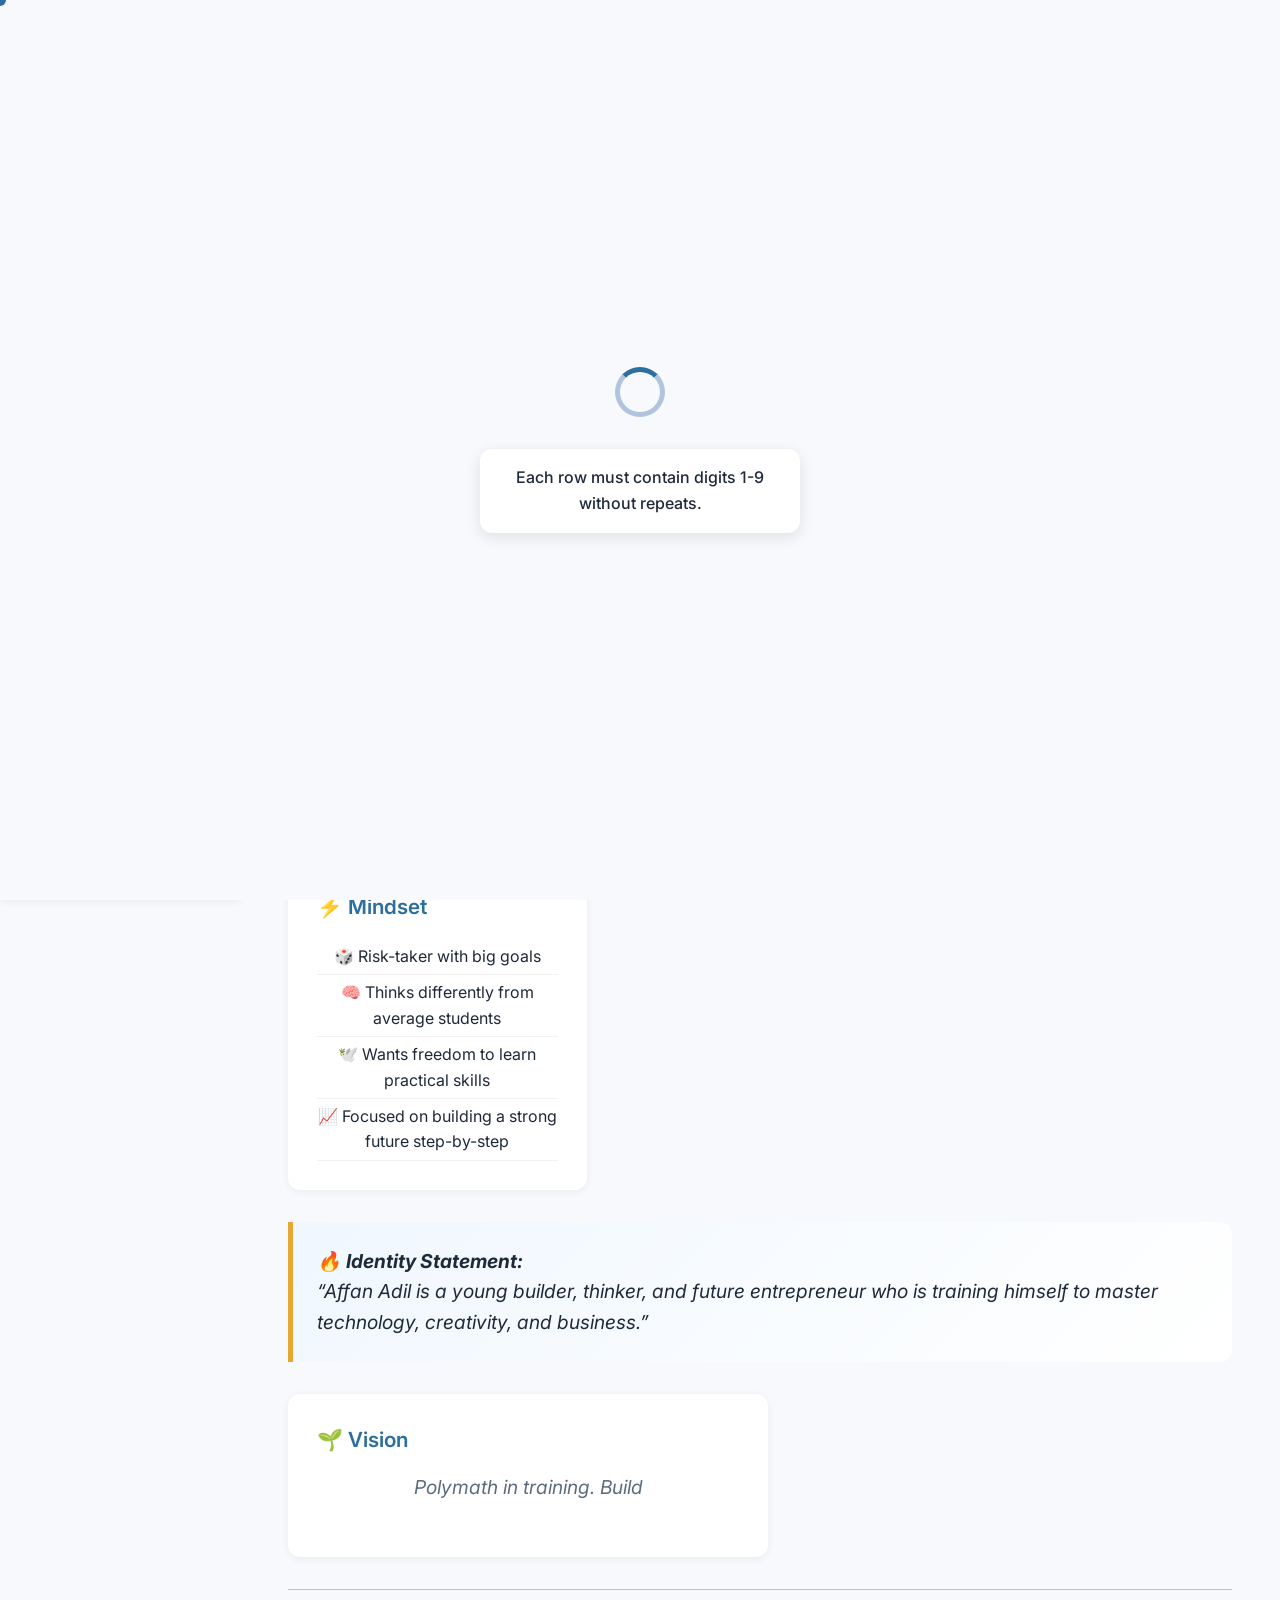
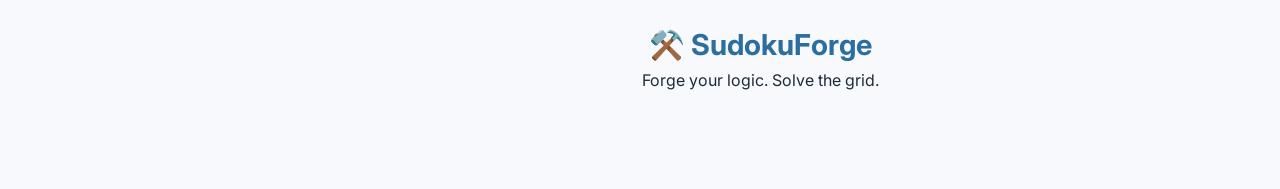
==== creator.html @ 6db80b3f "Initial commit" ====
<!DOCTYPE html>
<html lang="en">
<head>
    <meta charset="UTF-8">
    <meta name="viewport" content="width=device-width, initial-scale=1.0">
    <title>SudokuForge – Creator</title>
    <link rel="preconnect" href="https://fonts.googleapis.com">
    <link rel="preconnect" href="https://fonts.gstatic.com" crossorigin>
    <link href="https://fonts.googleapis.com/css2?family=Inter:wght@400;500;600;700;800&display=swap" rel="stylesheet">
    <link rel="stylesheet" href="css/variables.css">
    <link rel="stylesheet" href="css/style.css">
    <link rel="stylesheet" href="css/responsive.css">
    <link rel="stylesheet" href="css/loader.css">
    <link rel="stylesheet" href="css/cursor.css">
    <link rel="stylesheet" href="css/animations.css">
    <link rel="stylesheet" href="css/sidebar.css">
    <style>
        /* Creator page specific enhancements */
        .creator-wrapper {
            max-width: 1100px;
            margin: 0 auto;
            padding: 1rem;
        }
        .creator-header {
            text-align: center;
            margin-bottom: 2rem;
        }
        .creator-header h1 {
            font-size: 2.8rem;
            font-weight: 800;
        }
        .creator-header p {
            color: var(--text-muted);
            font-size: 1.2rem;
        }
        .profile-section {
            display: flex;
            flex-wrap: wrap;
            gap: 2rem;
            align-items: center;
            margin-bottom: 2rem;
        }
        .profile-avatar {
            flex: 0 0 200px;
            text-align: center;
        }
        .avatar-emoji {
            font-size: 8rem;
            display: block;
        }
        .profile-details {
            flex: 1;
            min-width: 250px;
        }
        .profile-details h2 {
            font-size: 2rem;
            margin-bottom: 0.5rem;
        }
        .detail-item {
            display: flex;
            align-items: center;
            gap: 0.5rem;
            margin: 0.5rem 0;
            font-size: 1.1rem;
        }
        .detail-icon {
            font-size: 1.4rem;
            width: 2rem;
        }
        .cards-grid {
            display: grid;
            grid-template-columns: repeat(auto-fit, minmax(280px, 1fr));
            gap: 1.5rem;
            margin-bottom: 2rem;
        }
        .creator-card {
            background: var(--bg-card);
            border-radius: var(--border-radius);
            padding: 1.8rem;
            box-shadow: var(--shadow-sm);
            transition: transform 0.2s, box-shadow 0.2s;
        }
        .creator-card:hover {
            transform: translateY(-4px);
            box-shadow: var(--shadow-md);
        }
        .creator-card h3 {
            display: flex;
            align-items: center;
            gap: 0.5rem;
            margin-bottom: 1rem;
            font-size: 1.3rem;
            color: var(--primary);
        }
        .creator-card ul {
            list-style: none;
            padding: 0;
        }
        .creator-card ul li {
            padding: 0.3rem 0;
            border-bottom: 1px solid rgba(0,0,0,0.05);
        }
        .quote-box {
            background: linear-gradient(135deg, #f0f7ff, #fff);
            border-left: 5px solid var(--secondary);
            padding: 1.5rem;
            border-radius: 0 12px 12px 0;
            margin: 2rem 0;
            font-style: italic;
        }
        .quote-box p {
            font-size: 1.2rem;
            color: var(--text-main);
            margin: 0;
        }
        .forge-footer {
            text-align: center;
            margin-top: 2rem;
            padding: 2rem 0;
            border-top: 1px solid var(--grid-lines);
        }
        .forge-logo {
            font-size: 1.8rem;
            font-weight: 700;
            color: var(--primary);
        }
    </style>
</head>
<body>
    <div id="loader-overlay">
        <div class="loader-spinner"></div>
        <div class="loader-tip-box" id="tip-text">Loading tip...</div>
    </div>

    <div class="cursor" id="cursor-dot"></div>
    <div class="cursor-trail" id="cursor-trail"></div>

    <div class="app-container">
        <aside id="sidebar-container"></aside>
        <main class="main-content">
            <div class="creator-wrapper fade-in">
                <!-- Header -->
                <div class="creator-header">
                    <h1>✨ Creator Profile</h1>
                    <p>The mind behind SudokuForge</p>
                </div>

                <!-- Profile Section -->
                <div class="profile-section">
                    <div class="profile-avatar">
                        <span class="avatar-emoji">🧑‍💻</span>
                    </div>
                    <div class="profile-details">
                        <h2>⚡ WHO IS AFFAN ADIL?</h2>
                        <div class="detail-item">
                            <span class="detail-icon">👤</span>
                            <strong>Name:</strong>&nbsp;Affan Adil
                        </div>
                        <div class="detail-item">
                            <span class="detail-icon">🎂</span>
                            <strong>Age:</strong>&nbsp;14 years
                        </div>
                        <div class="detail-item">
                            <span class="detail-icon">🏫</span>
                            <strong>School:</strong>&nbsp;PM Shri Jawahar Navodaya Vidyalaya
                        </div>
                        <div class="detail-item">
                            <span class="detail-icon">🇮🇳</span>
                            <strong>Country:</strong>&nbsp;India
                        </div>
                        <div class="detail-item">
                            <span class="detail-icon">🗣️</span>
                            <strong>Mother tongue:</strong>&nbsp;Bengali
                        </div>
                    </div>
                </div>

                <!-- Cards Grid -->
                <div class="cards-grid">
                    <!-- Interests Card -->
                    <div class="creator-card">
                        <h3>💻 Interests</h3>
                        <ul>
                            <li>🚀 Coding and technology</li>
                            <li>🌐 Web development (HTML, CSS, JavaScript)</li>
                            <li>💡 Business ideas and entrepreneurship</li>
                            <li>🎨 Creativity, design, and innovation</li>
                        </ul>
                    </div>

                    <!-- Dream & Vision Card -->
                    <div class="creator-card">
                        <h3>🎯 Dream & Vision</h3>
                        <ul>
                            <li>🧠 Become a polymath</li>
                            <li>🔧 Inspired by inventors, engineers, and creators</li>
                            <li>🏭 Build industries and businesses in the future</li>
                            <li>⚡ Combine technology + business + creativity</li>
                        </ul>
                    </div>

                    <!-- Leadership Card -->
                    <div class="creator-card">
                        <h3>🤝 Leadership Style</h3>
                        <ul>
                            <li>👥 Naturally likes teamwork and organizing people</li>
                            <li>🔄 Thinks in systems and long-term plans</li>
                            <li>🧩 Enjoys creating projects with friends and assigning roles</li>
                        </ul>
                    </div>

                    <!-- Mindset Card -->
                    <div class="creator-card">
                        <h3>⚡ Mindset</h3>
                        <ul>
                            <li>🎲 Risk-taker with big goals</li>
                            <li>🧠 Thinks differently from average students</li>
                            <li>🕊️ Wants freedom to learn practical skills</li>
                            <li>📈 Focused on building a strong future step-by-step</li>
                        </ul>
                    </div>
                </div>

                <!-- Identity Statement -->
                <div class="quote-box">
                    <p>
                        🔥 <strong>Identity Statement:</strong><br>
                        “Affan Adil is a young builder, thinker, and future entrepreneur who is training himself to master technology, creativity, and business.”
                    </p>
                </div>

                <!-- Typing effect for vision -->
                <div class="creator-card" style="text-align:center;">
                    <h3>🌱 Vision</h3>
                    <p id="vision-text" class="typing-effect" style="font-size:1.2rem; min-height:2.5rem;"></p>
                </div>

                <!-- Footer with tagline -->
                <div class="forge-footer">
                    <span class="forge-logo">⚒️ SudokuForge</span>
                    <p>Forge your logic. Solve the grid.</p>
                </div>
            </div>
        </main>
    </div>

    <script src="components/sidebar.js"></script>
    <script src="js/main.js" defer></script>
    <script src="js/loader.js" defer></script>
    <script src="js/tab-switch.js" defer></script>
    <script src="js/ai_solver.js" defer></script>
    <script src="js/solve.js" defer></script>
    <script src="js/creator.js" defer></script>
    <script src="js/cycle.js" defer></script>
</body>
</html>
---- css/variables.css ----
:root {
    --bg-page: #F7F9FC;
    --bg-card: #FFFFFF;
    --primary: #2C6E9E;
    --secondary: #E8A735;
    --text-main: #1E2A3A;
    --text-muted: #5A6C7E;
    --grid-lines: #B0C4DE;
    --cursor-color: #2C6E9E;
    --font-family: 'Inter', sans-serif;
    --sidebar-width: 240px;
    --sidebar-width-mobile: 60px;
    --transition-speed: 0.3s;
    --border-radius: 12px;
    --shadow-sm: 0 2px 8px rgba(0, 0, 0, 0.06);
    --shadow-md: 0 4px 16px rgba(0, 0, 0, 0.1);
}
---- css/style.css ----
*,
*::before,
*::after {
    box-sizing: border-box;
    margin: 0;
    padding: 0;
}

body {
    font-family: var(--font-family);
    background: var(--bg-page);
    color: var(--text-main);
    line-height: 1.6;
    overflow-x: hidden;
}

.app-container {
    display: flex;
    min-height: 100vh;
}

.main-content {
    flex: 1;
    padding: 2rem;
    margin-left: var(--sidebar-width);
    transition: margin-left var(--transition-speed);
}

h1, h2, h3 {
    color: var(--text-main);
    font-weight: 600;
}

h1 { font-size: 2.2rem; margin-bottom: 1rem; }
h2 { font-size: 1.6rem; margin-bottom: 0.8rem; }
h3 { font-size: 1.2rem; margin-bottom: 0.5rem; }

p { margin-bottom: 1rem; }

a {
    text-decoration: none;
    color: inherit;
}

.card {
    background: var(--bg-card);
    border-radius: var(--border-radius);
    box-shadow: var(--shadow-sm);
    padding: 1.5rem;
    margin-bottom: 1.5rem;
}

.btn-primary,
.btn-secondary {
    display: inline-block;
    padding: 0.7rem 1.5rem;
    border-radius: 8px;
    font-weight: 600;
    cursor: pointer;
    border: none;
    transition: all 0.2s ease;
    font-size: 1rem;
    margin: 0.25rem;
}

.btn-primary {
    background: var(--primary);
    color: white;
}

.btn-primary:hover {
    background: #1e4e6e;
    transform: translateY(-1px);
    box-shadow: var(--shadow-md);
}

.btn-secondary {
    background: var(--bg-card);
    color: var(--primary);
    border: 2px solid var(--primary);
}

.btn-secondary:hover {
    background: var(--primary);
    color: white;
}

.message {
    margin: 1rem 0;
    padding: 0.8rem;
    border-radius: 8px;
    font-weight: 500;
    min-height: 1.5rem;
}

.tagline {
    color: var(--text-muted);
    font-size: 1.1rem;
}

/* Sudoku Grid Styles */
.sudoku-grid-container {
    overflow-x: auto;
    margin: 1rem 0;
}

.sudoku-table {
    border-collapse: collapse;
    margin: 0 auto;
    background: var(--bg-card);
    box-shadow: var(--shadow-md);
}

.sudoku-table td {
    border: 1px solid var(--grid-lines);
    width: 48px;
    height: 48px;
    text-align: center;
    vertical-align: middle;
    padding: 0;
    font-size: 1.4rem;
    font-weight: 500;
    color: var(--text-main);
    position: relative;
}

.sudoku-table td input {
    width: 100%;
    height: 100%;
    border: none;
    text-align: center;
    font-size: 1.4rem;
    font-weight: 500;
    background: transparent;
    outline: none;
    color: var(--text-main);
    font-family: inherit;
    caret-color: var(--primary);
}

.sudoku-table td input:focus {
    background: rgba(44, 110, 158, 0.06);
}

.sudoku-table td.given {
    background: #f0f4f8;
    font-weight: 700;
    color: var(--primary);
}

.sudoku-table tr:nth-child(3n) td {
    border-bottom: 2px solid var(--primary);
}

.sudoku-table td:nth-child(3n) {
    border-right: 2px solid var(--primary);
}

/* Quick Links / Card Grid */
.quick-links h2 {
    margin-bottom: 1.5rem;
}

.card-grid {
    display: grid;
    grid-template-columns: repeat(auto-fit, minmax(220px, 1fr));
    gap: 1.5rem;
    margin-top: 1rem;
}

.feature-card {
    background: var(--bg-card);
    border-radius: var(--border-radius);
    padding: 2rem 1.5rem;
    text-align: center;
    box-shadow: var(--shadow-sm);
    transition: transform 0.2s, box-shadow 0.2s;
    display: block;
}

.feature-card:hover {
    transform: translateY(-5px);
    box-shadow: var(--shadow-md);
}

.card-emoji {
    font-size: 2.5rem;
    display: block;
    margin-bottom: 0.8rem;
}

/* Difficulty selector */
.difficulty-selector {
    display: flex;
    flex-wrap: wrap;
    gap: 0.5rem;
    margin: 1.5rem 0;
}

.diff-btn {
    padding: 0.5rem 1.2rem;
    border: 2px solid var(--primary);
    background: transparent;
    border-radius: 20px;
    cursor: pointer;
    font-weight: 500;
    color: var(--primary);
    transition: all 0.2s;
}

.diff-btn.active {
    background: var(--primary);
    color: white;
}

.diff-btn:hover {
    background: var(--primary);
    color: white;
}

.action-buttons {
    display: flex;
    gap: 1rem;
    flex-wrap: wrap;
    margin: 1rem 0;
}

/* Learn page */
.learn-card {
    background: var(--bg-card);
    border-radius: var(--border-radius);
    box-shadow: var(--shadow-sm);
    padding: 1.8rem;
    margin-bottom: 1.5rem;
}

.strategy {
    margin-bottom: 1.2rem;
}

/* Creator page */
.creator-page {
    display: flex;
    justify-content: center;
    align-items: center;
    min-height: 80vh;
}

.creator-card {
    background: var(--bg-card);
    border-radius: var(--border-radius);
    box-shadow: var(--shadow-md);
    padding: 2.5rem;
    text-align: center;
    max-width: 480px;
    width: 100%;
}

.creator-avatar .avatar-emoji {
    font-size: 4rem;
}

.creator-details p {
    margin: 0.3rem 0;
}

.vision-box {
    margin: 1.5rem 0;
    background: #f8fbff;
    padding: 1rem;
    border-radius: 8px;
}

.typing-effect {
    min-height: 1.5rem;
    font-style: italic;
    color: var(--text-muted);
}

.builder-quote {
    font-size: 1.1rem;
    color: var(--secondary);
    font-weight: 600;
    margin: 1.2rem 0;
    padding: 1rem;
    border-left: 4px solid var(--secondary);
    background: #fefaf0;
    border-radius: 0 8px 8px 0;
}

.forge-tagline {
    margin-top: 1.5rem;
}

.forge-logo {
    font-size: 1.4rem;
    font-weight: 700;
}

.forge-tagline p {
    color: var(--text-muted);
    margin-top: 0.2rem;
}

/* Mini Sudoku */
.mini-sudoku-table {
    border-collapse: collapse;
    margin: 1rem auto;
}

.mini-sudoku-table td {
    border: 1px solid var(--grid-lines);
    width: 44px;
    height: 44px;
    text-align: center;
    font-size: 1.2rem;
    font-weight: 500;
}

.mini-sudoku-table td.given {
    background: #f0f4f8;
    font-weight: 700;
    color: var(--primary);
}

.mini-cell-input {
    width: 100%;
    height: 100%;
    border: none;
    text-align: center;
    font-size: 1.2rem;
    font-family: inherit;
    outline: none;
    background: transparent;
}

.mini-actions {
    display: flex;
    justify-content: center;
    gap: 1rem;
    margin: 1rem 0;
}
/* Hide the system cursor on devices that support hover (mouse) */
@media (hover: hover) and (pointer: fine) {
    body {
        cursor: none;
    }
}
---- css/responsive.css ----
@media (max-width: 1024px) {
    :root {
        --sidebar-width: 200px;
    }
    .main-content {
        margin-left: var(--sidebar-width);
    }
}

@media (max-width: 768px) {
    :root {
        --sidebar-width: 60px;
    }
    .main-content {
        margin-left: var(--sidebar-width);
        padding: 1.2rem;
    }
    .sudoku-table td {
        width: 38px;
        height: 38px;
        font-size: 1.1rem;
    }
    .sudoku-table td input {
        font-size: 1.1rem;
    }
    .difficulty-selector {
        flex-direction: column;
        align-items: flex-start;
    }
    .action-buttons {
        flex-direction: column;
    }
    .card-grid {
        grid-template-columns: 1fr;
    }
    .creator-card {
        margin: 1rem;
        padding: 1.5rem;
    }
    h1 { font-size: 1.8rem; }
    h2 { font-size: 1.3rem; }
}

@media (max-width: 480px) {
    .main-content {
        padding: 0.8rem;
    }
    .sudoku-table td {
        width: 30px;
        height: 30px;
        font-size: 0.9rem;
    }
    .sudoku-table td input {
        font-size: 0.9rem;
    }
    .btn-primary,
    .btn-secondary {
        padding: 0.5rem 1rem;
        font-size: 0.9rem;
    }
}
---- css/loader.css ----
#loader-overlay {
    position: fixed;
    top: 0;
    left: 0;
    width: 100%;
    height: 100%;
    background: var(--bg-page);
    display: flex;
    flex-direction: column;
    justify-content: center;
    align-items: center;
    z-index: 1000;
    transition: opacity 0.5s ease, visibility 0.5s;
}

#loader-overlay.fade-out {
    opacity: 0;
    visibility: hidden;
}

.loader-spinner {
    width: 50px;
    height: 50px;
    border: 5px solid var(--grid-lines);
    border-top-color: var(--primary);
    border-radius: 50%;
    animation: spin 0.8s linear infinite;
    margin-bottom: 2rem;
}

@keyframes spin {
    to { transform: rotate(360deg); }
}

.loader-tip-box {
    background: var(--bg-card);
    color: var(--text-main);
    padding: 1rem 2rem;
    border-radius: 12px;
    box-shadow: var(--shadow-md);
    font-weight: 500;
    max-width: 320px;
    text-align: center;
    transition: all 0.3s;
}
---- css/cursor.css ----
.cursor {
    width: 12px;
    height: 12px;
    background: var(--cursor-color);
    border-radius: 50%;
    position: fixed;
    top: 0;
    left: 0;
    pointer-events: none;
    z-index: 9999;
    transform: translate(-50%, -50%);
    transition: width 0.2s, height 0.2s;
}

.cursor-trail {
    width: 28px;
    height: 28px;
    border: 2px solid var(--cursor-color);
    border-radius: 50%;
    position: fixed;
    top: 0;
    left: 0;
    pointer-events: none;
    z-index: 9998;
    transform: translate(-50%, -50%);
    transition: left 0.15s ease-out, top 0.15s ease-out, opacity 0.2s;
    opacity: 0.5;
}

@media (hover: none) and (pointer: coarse) {
    .cursor,
    .cursor-trail {
        display: none;
    }
}
---- css/animations.css ----
@keyframes fadeInUp {
    from {
        opacity: 0;
        transform: translateY(20px);
    }
    to {
        opacity: 1;
        transform: translateY(0);
    }
}

@keyframes slideInLeft {
    from {
        transform: translateX(-10px);
        opacity: 0;
    }
    to {
        transform: translateX(0);
        opacity: 1;
    }
}

.fade-in {
    animation: fadeInUp 0.6s ease forwards;
}

.slide-in {
    animation: slideInLeft 0.4s ease forwards;
}
---- css/sidebar.css ----
#sidebar-container {
    width: var(--sidebar-width);
    background: var(--bg-card);
    height: 100vh;
    position: fixed;
    left: 0;
    top: 0;
    box-shadow: var(--shadow-sm);
    padding: 1.5rem 0.8rem;
    display: flex;
    flex-direction: column;
    align-items: center;
    transition: width var(--transition-speed);
    z-index: 100;
}

.sidebar-nav {
    list-style: none;
    width: 100%;
}

.sidebar-nav li {
    margin-bottom: 0.5rem;
}

.sidebar-nav a {
    display: flex;
    align-items: center;
    gap: 1rem;
    padding: 0.8rem 1rem;
    border-radius: 12px;
    color: var(--text-main);
    font-weight: 500;
    transition: background 0.2s, color 0.2s;
    text-decoration: none;
}

.sidebar-nav a:hover {
    background: rgba(44, 110, 158, 0.1);
}

.sidebar-nav a.active {
    background: var(--primary);
    color: white;
}

.nav-emoji {
    font-size: 1.8rem;
    display: inline-block;
    width: 2rem;
    text-align: center;
}

.nav-label {
    font-size: 1rem;
}

@media (max-width: 768px) {
    .nav-label {
        display: none;
    }
    .sidebar-nav a {
        justify-content: center;
        padding: 0.8rem 0;
    }
}
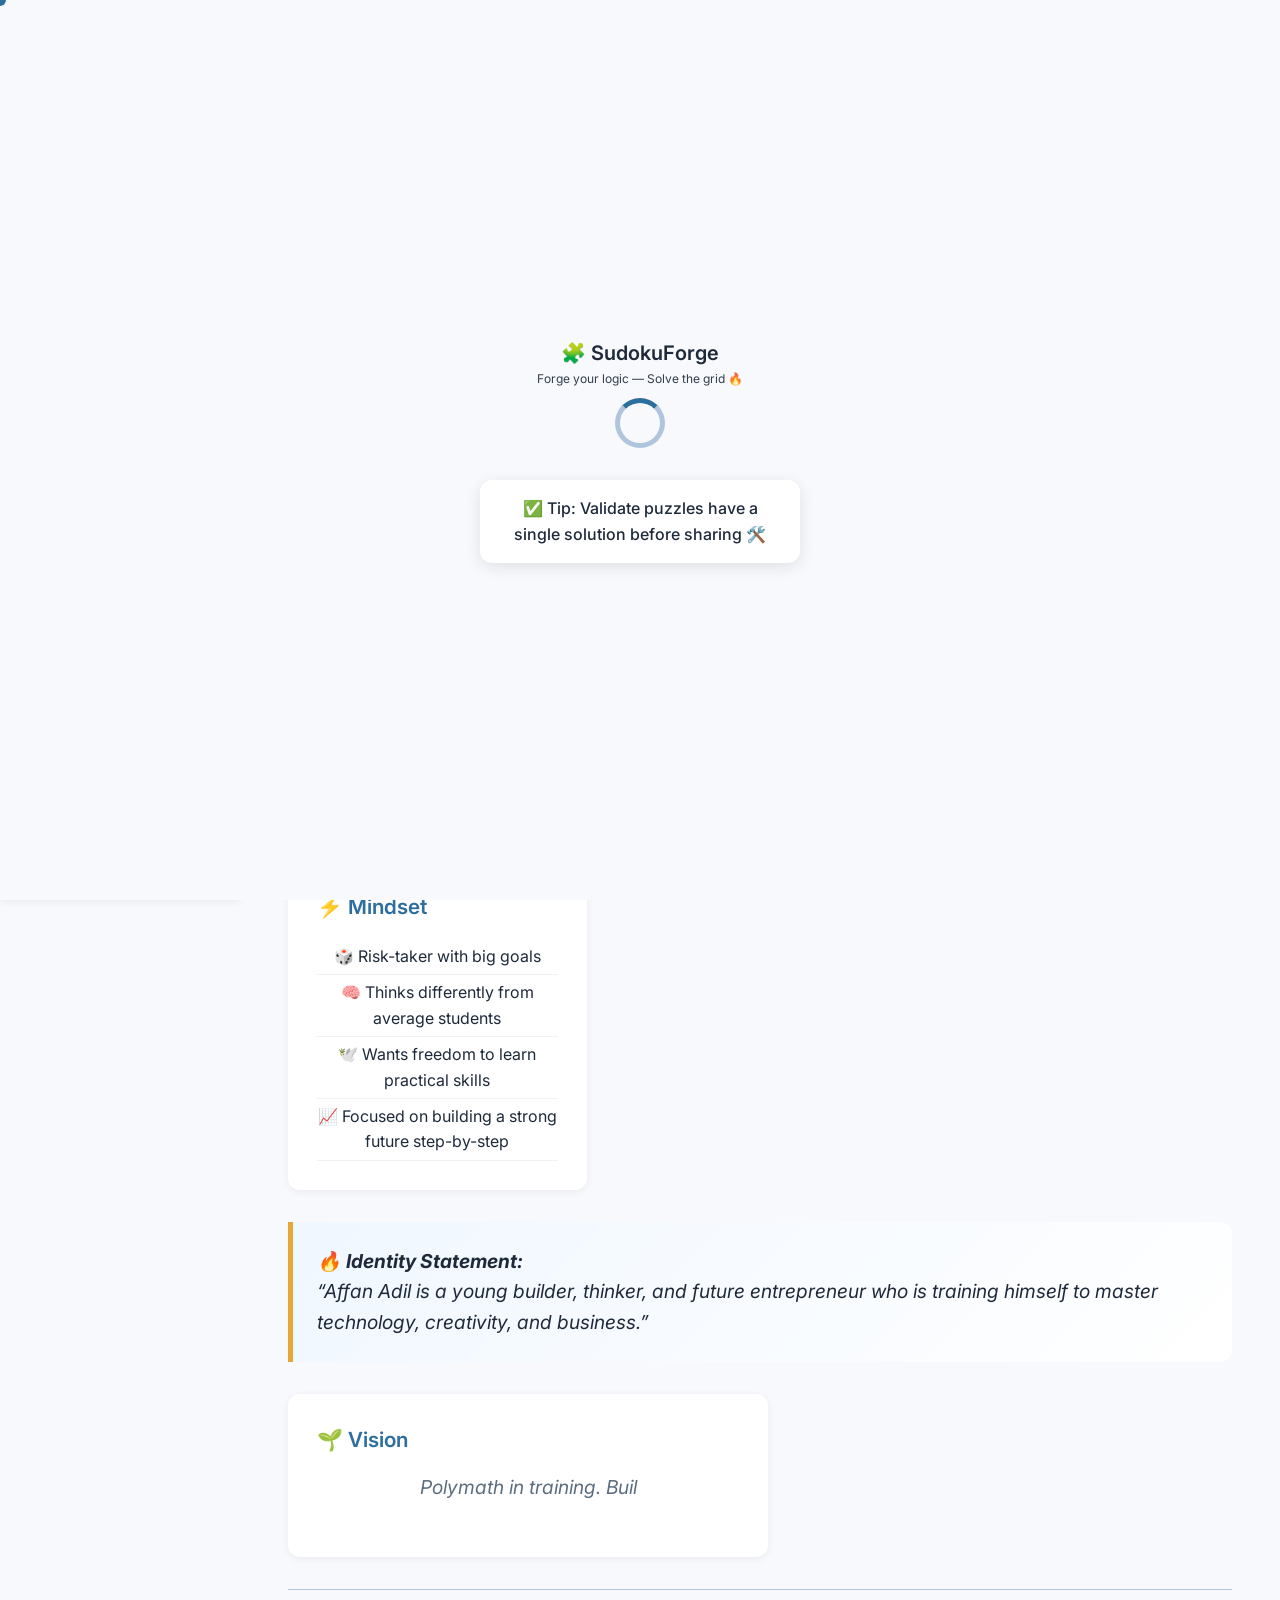
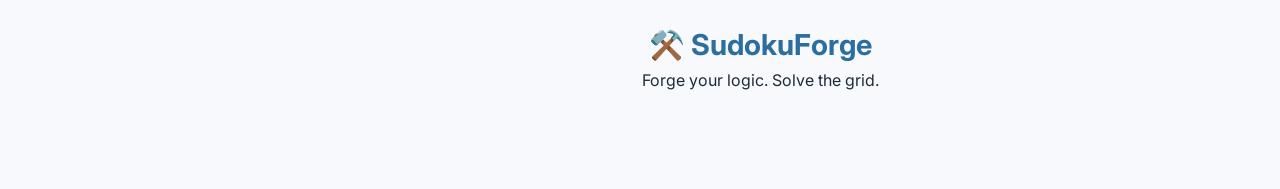
==== commit 4c2c4281: "Settings Add and new features" ====
--- a/creator.html
+++ b/creator.html
@@ -252,5 +252,10 @@
     <script src="js/solve.js" defer></script>
     <script src="js/creator.js" defer></script>
     <script src="js/cycle.js" defer></script>
+
+       <!-- New Settings Scripts -->
+    <script src="js/key-shortcut.js" defer></script>
+    <script src="js/right-click.js" defer></script>
+    <script src="js/achievements.js" defer></script>
 </body>
 </html>
